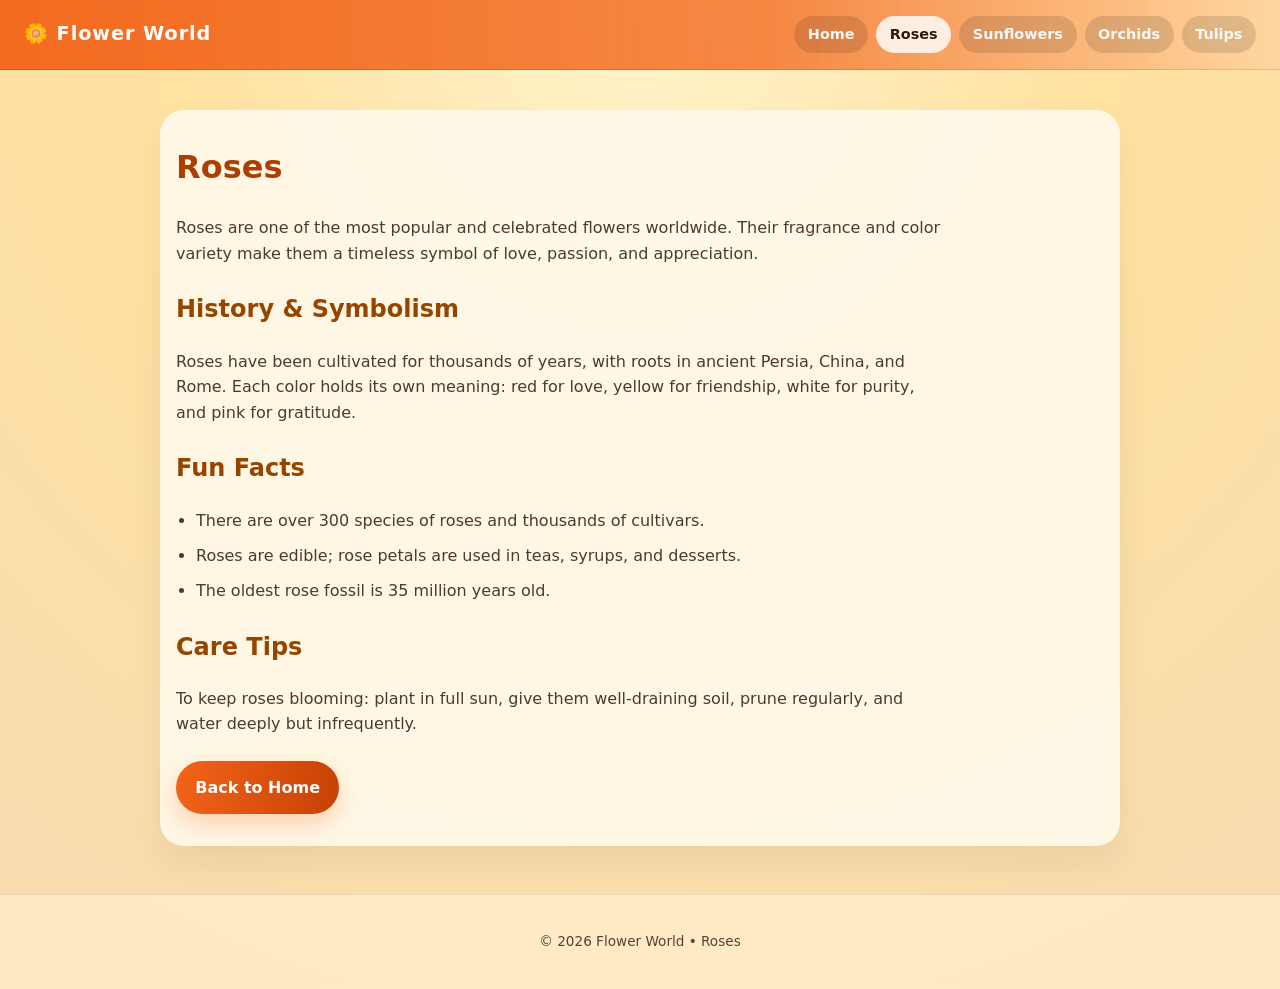
==== roses.html @ ecee7f1e "first commit" ====
<!DOCTYPE html>
<html lang="en">
<head>
  <meta charset="UTF-8" />
  <meta name="viewport" content="width=device-width, initial-scale=1.0" />
  <title>Roses | Flower World</title>
  <link rel="stylesheet" href="style.css" />
</head>
<body>
  <header>
    <div class="logo">🌼 Flower World</div>
    <nav>
      <a href="index.html">Home</a>
      <a href="roses.html" class="active">Roses</a>
      <a href="sunflowers.html">Sunflowers</a>
      <a href="orchids.html">Orchids</a>
      <a href="tulips.html">Tulips</a>
    </nav>
  </header>

  <main class="page">
    <h1>Roses</h1>
    <p>Roses are one of the most popular and celebrated flowers worldwide. Their fragrance and color variety make them a timeless symbol of love, passion, and appreciation.</p>

    <section>
      <h2>History &amp; Symbolism</h2>
      <p>Roses have been cultivated for thousands of years, with roots in ancient Persia, China, and Rome. Each color holds its own meaning: red for love, yellow for friendship, white for purity, and pink for gratitude.</p>
    </section>

    <section>
      <h2>Fun Facts</h2>
      <ul>
        <li>There are over 300 species of roses and thousands of cultivars.</li>
        <li>Roses are edible; rose petals are used in teas, syrups, and desserts.</li>
        <li>The oldest rose fossil is 35 million years old.</li>
      </ul>
    </section>

    <section>
      <h2>Care Tips</h2>
      <p>To keep roses blooming: plant in full sun, give them well-draining soil, prune regularly, and water deeply but infrequently.</p>
    </section>

    <a class="button" href="index.html">Back to Home</a>
  </main>

  <footer>
    <p>© 2026 Flower World • Roses</p>
  </footer>
</body>
</html>
---- style.css ----
/* Global layout */
:root {
  --bg: #fff8ea;
  --text: #2a1a12;
  --muted: #4b3a33;
  --accent: #f26419;
  --accent-dark: #c74105;
  --highlight: #fdf0d8;
  --border: rgba(0, 0, 0, 0.1);
}

* {
  box-sizing: border-box;
}

body {
  margin: 0;
  font-family: system-ui, -apple-system, BlinkMacSystemFont, "Segoe UI", sans-serif;
  color: var(--text);
  background: radial-gradient(circle at top, #fff4cc 0%, #ffe1a0 40%, #f7dbb1 100%);
  line-height: 1.6;
}

header {
  display: flex;
  flex-wrap: wrap;
  align-items: center;
  justify-content: space-between;
  padding: 1rem 1.5rem;
  background: linear-gradient(90deg, rgba(242,100,25,0.95) 0%, rgba(242,100,25,0.75) 60%, rgba(255,210,160,0.65) 100%);
  border-bottom: 1px solid rgba(0, 0, 0, 0.12);
}

.logo {
  font-weight: 700;
  font-size: 1.2rem;
  color: #fff;
  letter-spacing: 0.05em;
}

nav {
  display: flex;
  flex-wrap: wrap;
  gap: 0.5rem;
}

nav a {
  text-decoration: none;
  padding: 0.45rem 0.85rem;
  border-radius: 999px;
  color: rgba(255, 255, 255, 0.93);
  background: rgba(0, 0, 0, 0.12);
  transition: transform 0.15s ease, background 0.2s ease;
  font-weight: 600;
  font-size: 0.9rem;
}

nav a:hover {
  transform: translateY(-1px);
  background: rgba(0, 0, 0, 0.18);
}

nav a.active {
  background: rgba(255, 255, 255, 0.82);
  color: #2a1a12;
}

main {
  max-width: 960px;
  margin: 2.5rem auto 3rem;
  padding: 0 1.5rem;
}

.hero {
  text-align: center;
  padding: 3rem 1rem;
  background: rgba(255, 245, 220, 0.8);
  border-radius: 2rem;
  box-shadow: 0 16px 40px rgba(0, 0, 0, 0.08);
  border: 1px solid rgba(0, 0, 0, 0.08);
}

.hero h1 {
  margin: 0 0 1rem;
  font-size: clamp(2rem, 4vw, 3rem);
  letter-spacing: -0.02em;
}

.hero p {
  margin: 0 0 1.75rem;
  font-size: 1.15rem;
  color: var(--muted);
}

.hero-links {
  display: grid;
  grid-template-columns: repeat(auto-fit, minmax(200px, 1fr));
  gap: 1rem;
  max-width: 520px;
  margin: 0 auto;
}

.button {
  display: inline-flex;
  align-items: center;
  justify-content: center;
  padding: 0.85rem 1.2rem;
  border-radius: 999px;
  background: linear-gradient(100deg, var(--accent), var(--accent-dark));
  color: #fff;
  text-decoration: none;
  font-weight: 700;
  box-shadow: 0 10px 25px rgba(242, 100, 25, 0.26);
  transition: transform 0.15s ease, box-shadow 0.15s ease;
}

.button:hover {
  transform: translateY(-2px);
  box-shadow: 0 18px 32px rgba(242, 100, 25, 0.32);
}

.overview {
  margin-top: 3rem;
}

.overview h2 {
  margin-top: 0;
  font-size: 2rem;
  color: #793200;
}

.cards {
  display: grid;
  grid-template-columns: repeat(auto-fit, minmax(220px, 1fr));
  gap: 1.25rem;
  margin-top: 1.75rem;
}

.card {
  padding: 1.5rem;
  border-radius: 1.5rem;
  background: rgba(255, 245, 220, 0.85);
  border: 1px solid rgba(0, 0, 0, 0.09);
  box-shadow: 0 12px 30px rgba(0, 0, 0, 0.06);
  transition: transform 0.2s ease, box-shadow 0.2s ease;
}

.card:hover {
  transform: translateY(-5px);
  box-shadow: 0 18px 40px rgba(0, 0, 0, 0.09);
}

.card h3 {
  margin-top: 0;
  color: #b94800;
}

.card a {
  color: var(--accent-dark);
  font-weight: 700;
  text-decoration: none;
}

.page {
  padding: 2rem 1rem;
  background: rgba(255, 250, 235, 0.9);
  border-radius: 1.5rem;
  box-shadow: 0 18px 35px rgba(0, 0, 0, 0.06);
}

.page h1 {
  margin-top: 0;
  color: #ad3d00;
}

.page h2 {
  color: #964500;
}

.page p,
.page ul {
  max-width: 770px;
  margin: 0 0 1.5rem;
  color: var(--muted);
}

.page ul {
  padding-left: 1.25rem;
}

.page li {
  margin-bottom: 0.6rem;
}

footer {
  text-align: center;
  padding: 1.4rem 1rem;
  font-size: 0.85rem;
  color: rgba(42, 26, 18, 0.8);
  background: rgba(255, 235, 200, 0.9);
  border-top: 1px solid rgba(0, 0, 0, 0.08);
}

@media (max-width: 600px) {
  header {
    justify-content: center;
  }

  nav {
    justify-content: center;
  }

  .hero {
    padding: 2.25rem 1rem;
  }

  .page {
    padding: 1.5rem 1rem;
  }
}
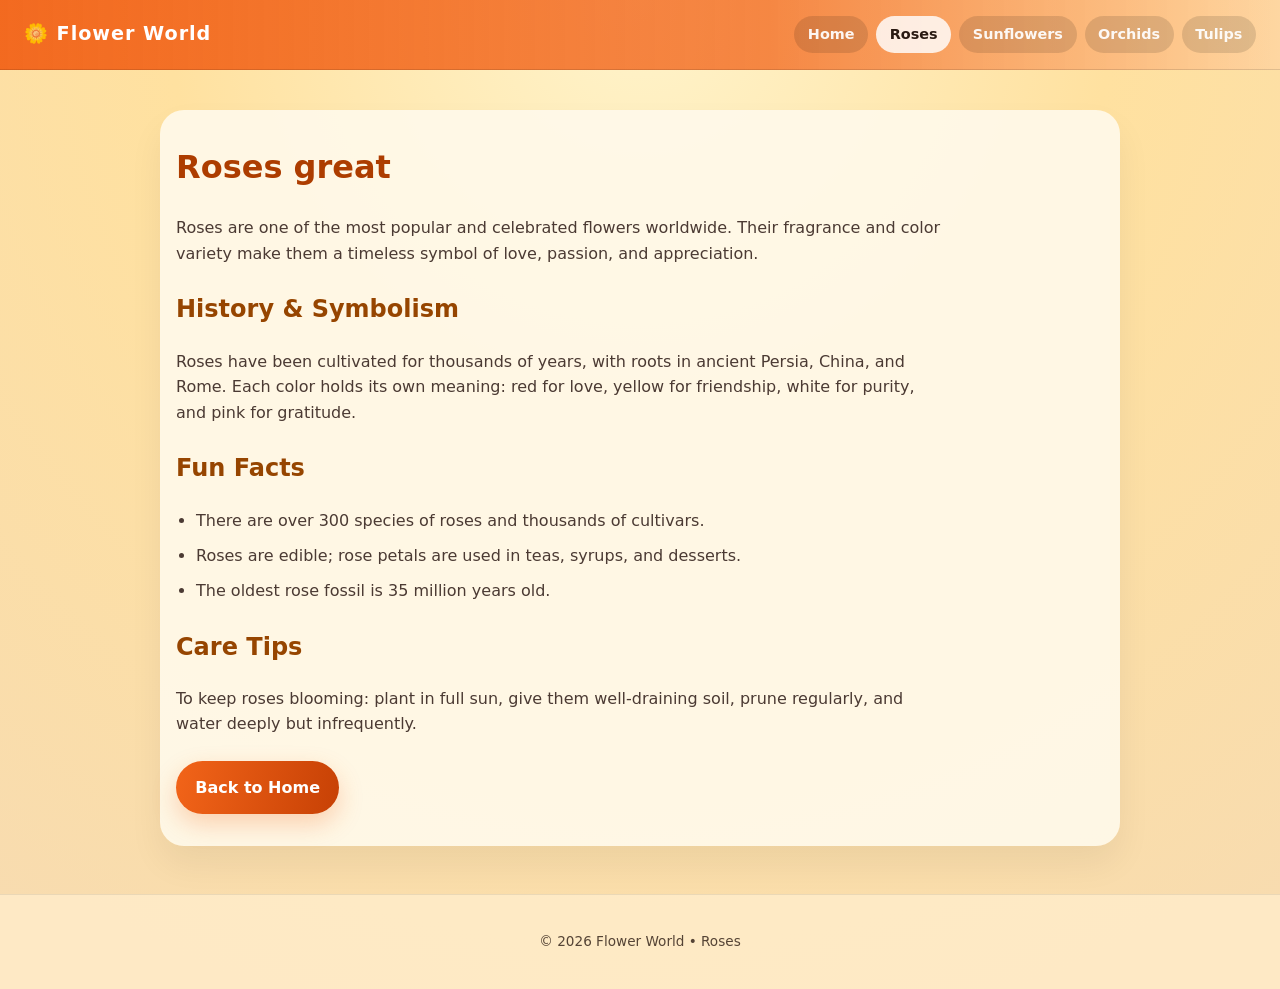
==== commit 137740f8: "title change again" ====
--- a/roses.html
+++ b/roses.html
@@ -19,7 +19,7 @@
   </header>
 
   <main class="page">
-    <h1>Roses</h1>
+    <h1>Roses great</h1>
     <p>Roses are one of the most popular and celebrated flowers worldwide. Their fragrance and color variety make them a timeless symbol of love, passion, and appreciation.</p>
 
     <section>
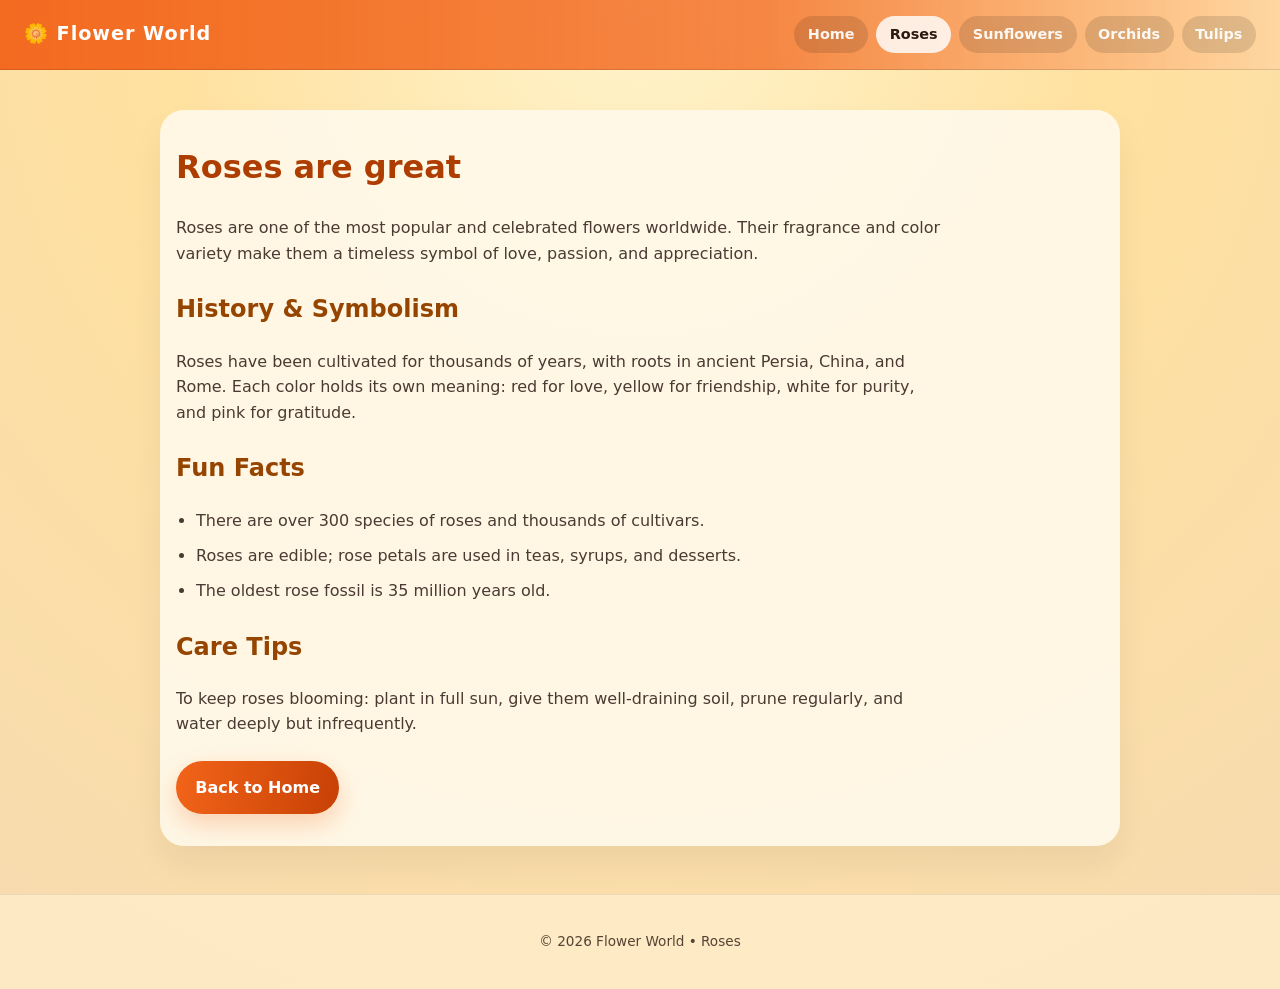
==== commit bc5a6768: "changeset2" ====
--- a/roses.html
+++ b/roses.html
@@ -19,7 +19,7 @@
   </header>
 
   <main class="page">
-    <h1>Roses great</h1>
+    <h1>Roses are great</h1>
     <p>Roses are one of the most popular and celebrated flowers worldwide. Their fragrance and color variety make them a timeless symbol of love, passion, and appreciation.</p>
 
     <section>
